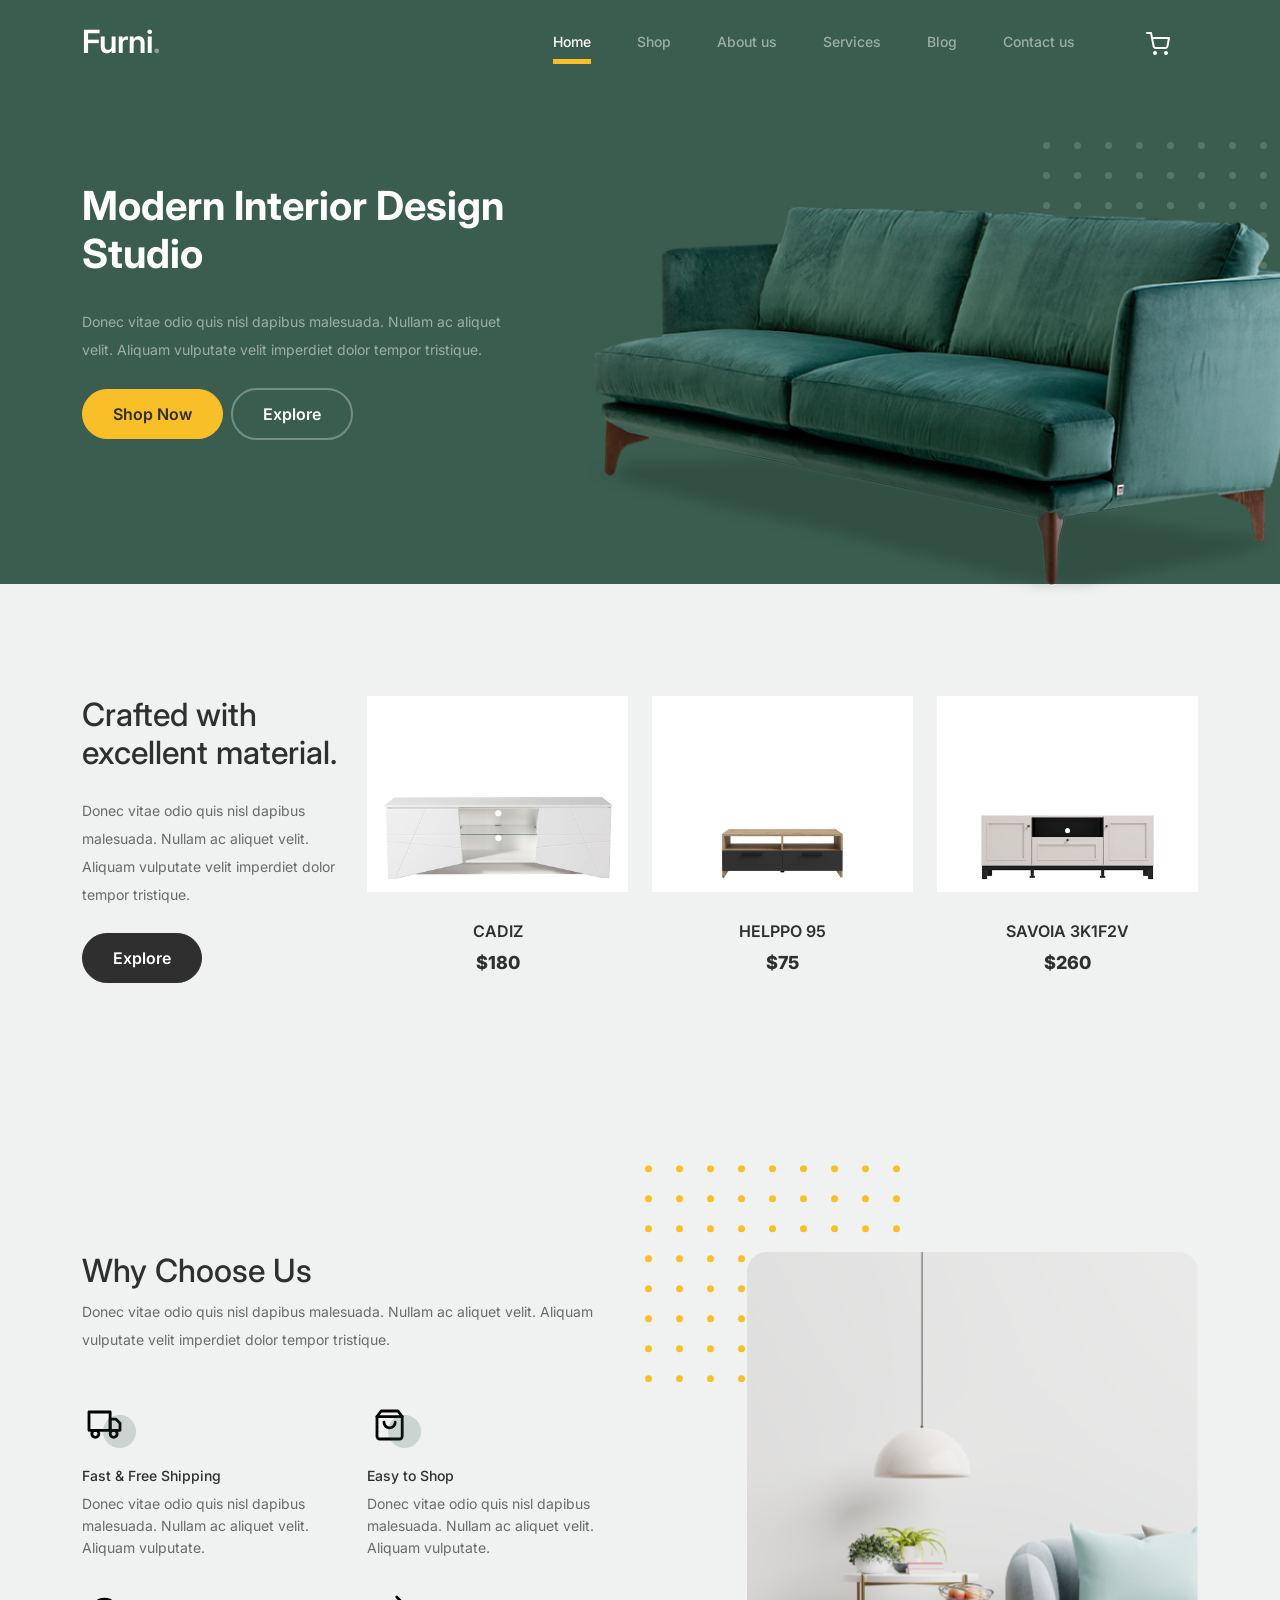
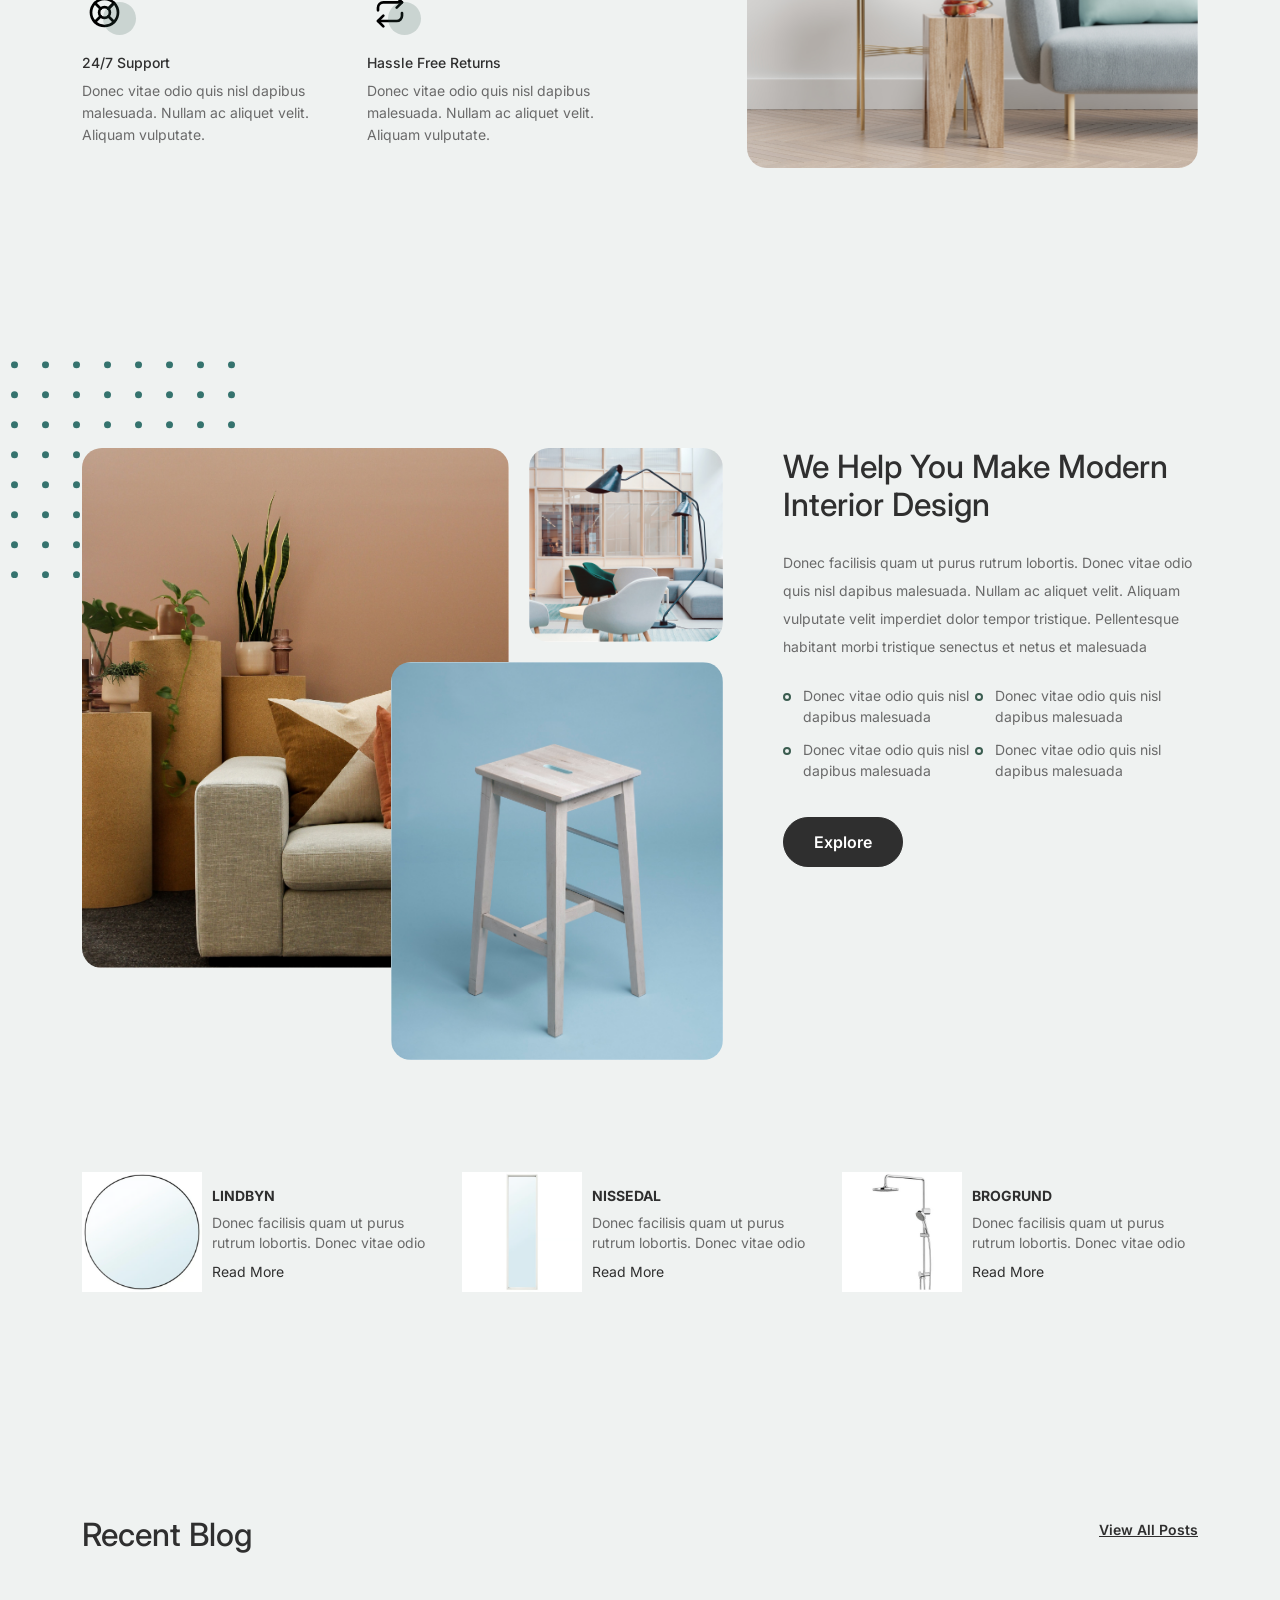
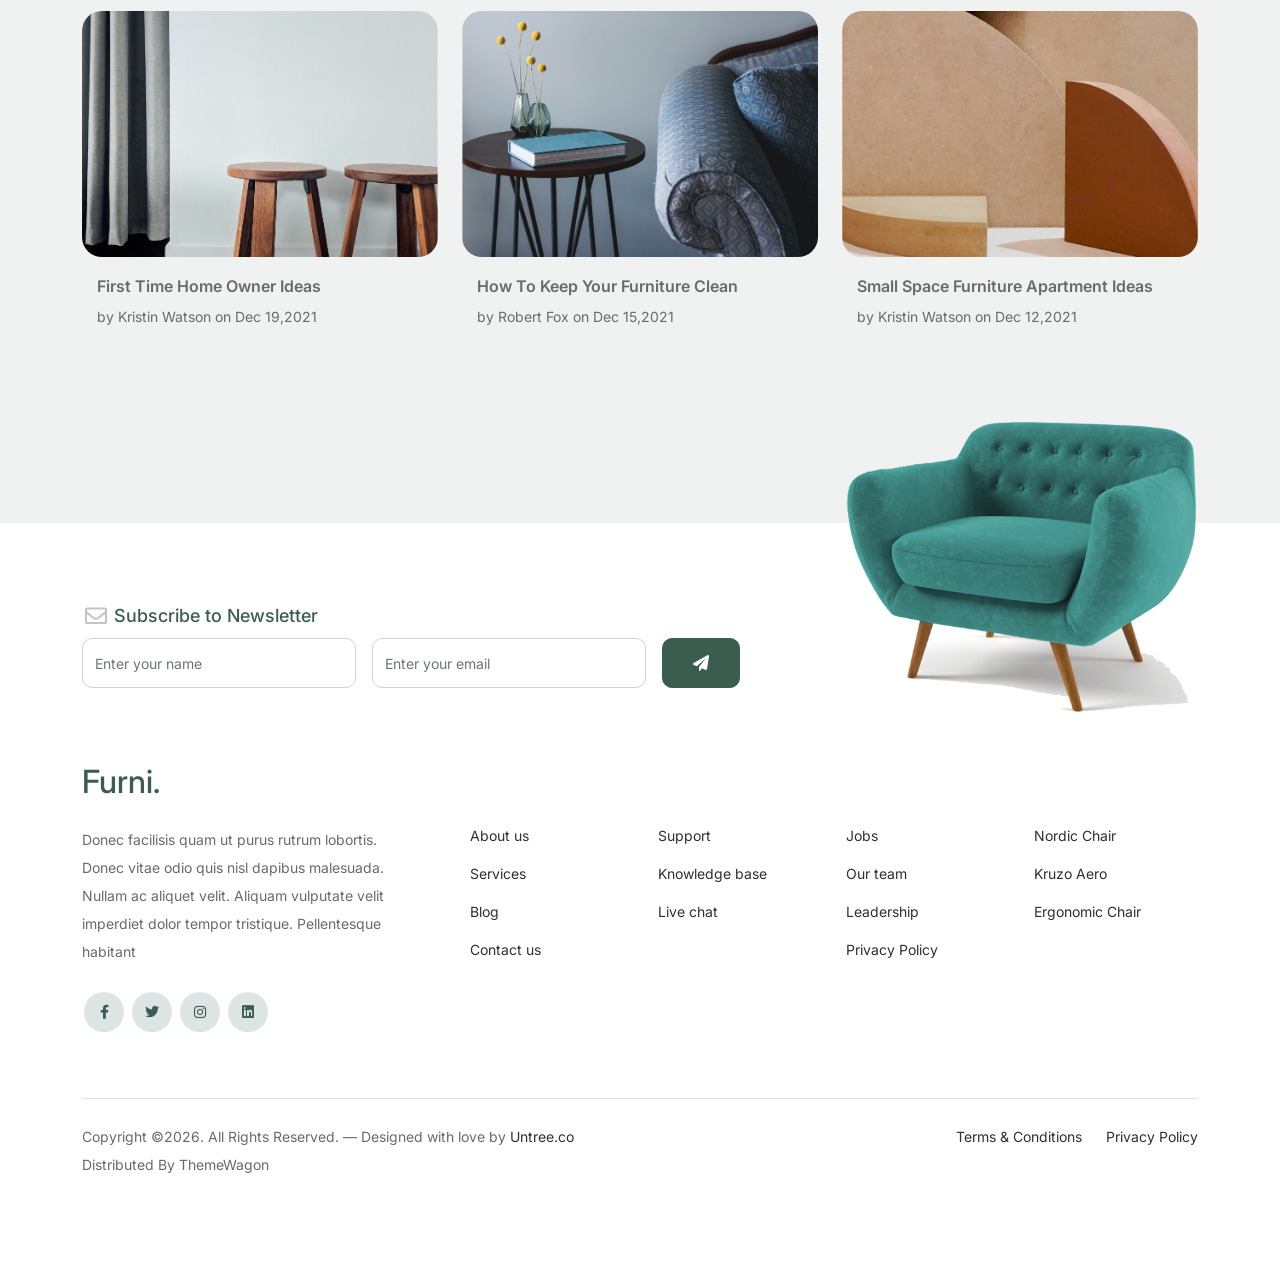
==== index.html @ da292a1a "first commit" ====
<!-- /*
* Bootstrap 5
* Template Name: Furni
* Template Author: Untree.co
* Template URI: https://untree.co/
* License: https://creativecommons.org/licenses/by/3.0/
*/ -->
<!doctype html>
<html lang="en">
<head>
  <meta charset="utf-8">
  <meta name="viewport" content="width=device-width, initial-scale=1, shrink-to-fit=no">
  <meta name="author" content="Untree.co">
  <link rel="shortcut icon" href="favicon.png">

  <meta name="description" content="" />
  <meta name="keywords" content="bootstrap, bootstrap4" />

		<!-- Bootstrap CSS -->
		<link href="css/bootstrap.min.css" rel="stylesheet">
		<link href="https://cdnjs.cloudflare.com/ajax/libs/font-awesome/6.0.0-beta3/css/all.min.css" rel="stylesheet">
		<link href="css/tiny-slider.css" rel="stylesheet">
		<link href="css/style.css" rel="stylesheet">
		<title>Furni Free Bootstrap 5 Template for Furniture and Interior Design Websites by Untree.co </title>
	</head>

	<body data-page="index">

		<!-- Start Header/Navigation -->
		<nav class="custom-navbar navbar navbar navbar-expand-md navbar-dark bg-dark" arial-label="Furni navigation bar">

			<div class="container">
				<a class="navbar-brand" href="index.html">Furni<span>.</span></a>

				<button class="navbar-toggler" type="button" data-bs-toggle="collapse" data-bs-target="#navbarsFurni" aria-controls="navbarsFurni" aria-expanded="false" aria-label="Toggle navigation">
					<span class="navbar-toggler-icon"></span>
				</button>

				<div class="collapse navbar-collapse" id="navbarsFurni">
					<!-- Dinamicki ispisan meni -->
				</div>
			</div>
				
		</nav>
		<!-- End Header/Navigation -->

		<!-- Start Hero Section -->
			<div class="hero">
				<div class="container">
					<div class="row justify-content-between">
						<div class="col-lg-5">
							<div class="intro-excerpt">
								<h1>Modern Interior <span clsas="d-block">Design Studio</span></h1>
								<p class="mb-4">Donec vitae odio quis nisl dapibus malesuada. Nullam ac aliquet velit. Aliquam vulputate velit imperdiet dolor tempor tristique.</p>
								<p><a href="shop.html" class="btn btn-secondary me-2">Shop Now</a><a href="about.html" class="btn btn-white-outline">Explore</a></p>
							</div>
						</div>
						<div class="col-lg-7">
							<div class="hero-img-wrap">
								<img src="images/couch.png" class="img-fluid">
							</div>
						</div>
					</div>
				</div>
			</div>
		<!-- End Hero Section -->

		<!-- Start Product Section -->
		<div class="product-section">
			<div class="container">
				<div class="row" id="threeProducts">
					<!-- Dinamicki ispisana prva tri proizvoda  -->
				</div>
			</div>
		</div>
		<!-- End Product Section -->

		<!-- Start Why Choose Us Section -->
		<div class="why-choose-section">
			<div class="container">
				<div class="row justify-content-between">
					<div class="col-lg-6">
						<h2 class="section-title">Why Choose Us</h2>
						<p>Donec vitae odio quis nisl dapibus malesuada. Nullam ac aliquet velit. Aliquam vulputate velit imperdiet dolor tempor tristique.</p>

						<div class="row my-5" id="servicesIcons">
							<!-- Dinamicki ispisani servisi  -->
						</div>
					</div>

					<div class="col-lg-5">
						<div class="img-wrap">
							<img src="images/why-choose-us-img.jpg" alt="Image" class="img-fluid">
						</div>
					</div>

				</div>
			</div>
		</div>
		<!-- End Why Choose Us Section -->

		<!-- Start We Help Section -->
		<div class="we-help-section">
			<div class="container">
				<div class="row justify-content-between">
					<div class="col-lg-7 mb-5 mb-lg-0">
						<div class="imgs-grid">
							<div class="grid grid-1"><img src="images/img-grid-1.jpg" alt="Untree.co"></div>
							<div class="grid grid-2"><img src="images/img-grid-2.jpg" alt="Untree.co"></div>
							<div class="grid grid-3"><img src="images/img-grid-3.jpg" alt="Untree.co"></div>
						</div>
					</div>
					<div class="col-lg-5 ps-lg-5">
						<h2 class="section-title mb-4">We Help You Make Modern Interior Design</h2>
						<p>Donec facilisis quam ut purus rutrum lobortis. Donec vitae odio quis nisl dapibus malesuada. Nullam ac aliquet velit. Aliquam vulputate velit imperdiet dolor tempor tristique. Pellentesque habitant morbi tristique senectus et netus et malesuada</p>

						<ul class="list-unstyled custom-list my-4">
							<li>Donec vitae odio quis nisl dapibus malesuada</li>
							<li>Donec vitae odio quis nisl dapibus malesuada</li>
							<li>Donec vitae odio quis nisl dapibus malesuada</li>
							<li>Donec vitae odio quis nisl dapibus malesuada</li>
						</ul>
						<a class="btn" href="about.html">Explore</a>
					</div>
				</div>
			</div>
		</div>
		<!-- End We Help Section -->

		<!-- Start Popular Product -->
		<div class="popular-product">
			<div class="container">
				<div class="row" id="popularProducts">
					<!-- Dinamicki ispisana 3 najbolje ocenjena proizvoda -->
				</div>
			</div>
		</div>
		<!-- End Popular Product -->

		

		<!-- Start Blog Section -->
		<div class="blog-section">
			<div class="container">
				<div class="row mb-5">
					<div class="col-md-6">
						<h2 class="section-title">Recent Blog</h2>
					</div>
					<div class="col-md-6 text-start text-md-end">
						<a href="#" class="more">View All Posts</a>
					</div>
				</div>

				<div class="row" id="blogSection">
					<!-- Dinamicki ispisani blogovi -->
				</div>
			</div>
		</div>
		<!-- End Blog Section -->	

		<!-- Start Footer Section -->
		<footer class="footer-section">
			<div class="container relative">

				<div class="sofa-img">
					<img src="images/sofa.png" alt="Image" class="img-fluid">
				</div>

				<div class="row">
					<div class="col-lg-8">
						<div class="subscription-form">
							<h3 class="d-flex align-items-center"><span class="me-1"><img src="images/envelope-outline.svg" alt="Image" class="img-fluid"></span><span>Subscribe to Newsletter</span></h3>

							<form action="#" class="row g-3">
								<div class="col-auto">
									<input type="text" class="form-control" placeholder="Enter your name">
								</div>
								<div class="col-auto">
									<input type="email" class="form-control" placeholder="Enter your email">
								</div>
								<div class="col-auto">
									<button class="btn btn-primary">
										<span class="fa fa-paper-plane"></span>
									</button>
								</div>
							</form>

						</div>
					</div>
				</div>

				<div class="row g-5 mb-5">
					<div class="col-lg-4">
						<div class="mb-4 footer-logo-wrap"><a href="#" class="footer-logo">Furni<span>.</span></a></div>
						<p class="mb-4">Donec facilisis quam ut purus rutrum lobortis. Donec vitae odio quis nisl dapibus malesuada. Nullam ac aliquet velit. Aliquam vulputate velit imperdiet dolor tempor tristique. Pellentesque habitant</p>

						<ul class="list-unstyled custom-social">
							<li><a href="#"><span class="fa fa-brands fa-facebook-f"></span></a></li>
							<li><a href="#"><span class="fa fa-brands fa-twitter"></span></a></li>
							<li><a href="#"><span class="fa fa-brands fa-instagram"></span></a></li>
							<li><a href="#"><span class="fa fa-brands fa-linkedin"></span></a></li>
						</ul>
					</div>

					<div class="col-lg-8">
						<div class="row links-wrap">
							<div class="col-6 col-sm-6 col-md-3">
								<ul class="list-unstyled">
									<li><a href="#">About us</a></li>
									<li><a href="#">Services</a></li>
									<li><a href="#">Blog</a></li>
									<li><a href="#">Contact us</a></li>
								</ul>
							</div>

							<div class="col-6 col-sm-6 col-md-3">
								<ul class="list-unstyled">
									<li><a href="#">Support</a></li>
									<li><a href="#">Knowledge base</a></li>
									<li><a href="#">Live chat</a></li>
								</ul>
							</div>

							<div class="col-6 col-sm-6 col-md-3">
								<ul class="list-unstyled">
									<li><a href="#">Jobs</a></li>
									<li><a href="#">Our team</a></li>
									<li><a href="#">Leadership</a></li>
									<li><a href="#">Privacy Policy</a></li>
								</ul>
							</div>

							<div class="col-6 col-sm-6 col-md-3">
								<ul class="list-unstyled">
									<li><a href="#">Nordic Chair</a></li>
									<li><a href="#">Kruzo Aero</a></li>
									<li><a href="#">Ergonomic Chair</a></li>
								</ul>
							</div>
						</div>
					</div>

				</div>

				<div class="border-top copyright">
					<div class="row pt-4">
						<div class="col-lg-6">
							<p class="mb-2 text-center text-lg-start">Copyright &copy;<script>document.write(new Date().getFullYear());</script>. All Rights Reserved. &mdash; Designed with love by <a href="https://untree.co">Untree.co</a> Distributed By <a hreff="https://themewagon.com">ThemeWagon</a>  <!-- License information: https://untree.co/license/ -->
            </p>
						</div>

						<div class="col-lg-6 text-center text-lg-end">
							<ul class="list-unstyled d-inline-flex ms-auto">
								<li class="me-4"><a href="#">Terms &amp; Conditions</a></li>
								<li><a href="#">Privacy Policy</a></li>
							</ul>
						</div>

					</div>
				</div>

			</div>
		</footer>
		<!-- End Footer Section -->	


		<script src="js/bootstrap.bundle.min.js"></script>
		<script src="js/tiny-slider.js"></script>
		<script src="js/custom.js"></script>
	</body>

</html>
---- css/tiny-slider.css ----
.tns-outer{padding:0 !important}.tns-outer [hidden]{display:none !important}.tns-outer [aria-controls],.tns-outer [data-action]{cursor:pointer}.tns-slider{-webkit-transition:all 0s;-moz-transition:all 0s;transition:all 0s}.tns-slider>.tns-item{-webkit-box-sizing:border-box;-moz-box-sizing:border-box;box-sizing:border-box}.tns-horizontal.tns-subpixel{white-space:nowrap}.tns-horizontal.tns-subpixel>.tns-item{display:inline-block;vertical-align:top;white-space:normal}.tns-horizontal.tns-no-subpixel:after{content:'';display:table;clear:both}.tns-horizontal.tns-no-subpixel>.tns-item{float:left}.tns-horizontal.tns-carousel.tns-no-subpixel>.tns-item{margin-right:-100%}.tns-no-calc{position:relative;left:0}.tns-gallery{position:relative;left:0;min-height:1px}.tns-gallery>.tns-item{position:absolute;left:-100%;-webkit-transition:transform 0s, opacity 0s;-moz-transition:transform 0s, opacity 0s;transition:transform 0s, opacity 0s}.tns-gallery>.tns-slide-active{position:relative;left:auto !important}.tns-gallery>.tns-moving{-webkit-transition:all 0.25s;-moz-transition:all 0.25s;transition:all 0.25s}.tns-autowidth{display:inline-block}.tns-lazy-img{-webkit-transition:opacity 0.6s;-moz-transition:opacity 0.6s;transition:opacity 0.6s;opacity:0.6}.tns-lazy-img.tns-complete{opacity:1}.tns-ah{-webkit-transition:height 0s;-moz-transition:height 0s;transition:height 0s}.tns-ovh{overflow:hidden}.tns-visually-hidden{position:absolute;left:-10000em}.tns-transparent{opacity:0;visibility:hidden}.tns-fadeIn{opacity:1;filter:alpha(opacity=100);z-index:0}.tns-normal,.tns-fadeOut{opacity:0;filter:alpha(opacity=0);z-index:-1}.tns-vpfix{white-space:nowrap}.tns-vpfix>div,.tns-vpfix>li{display:inline-block}.tns-t-subp2{margin:0 auto;width:310px;position:relative;height:10px;overflow:hidden}.tns-t-ct{width:2333.3333333%;width:-webkit-calc(100% * 70 / 3);width:-moz-calc(100% * 70 / 3);width:calc(100% * 70 / 3);position:absolute;right:0}.tns-t-ct:after{content:'';display:table;clear:both}.tns-t-ct>div{width:1.4285714%;width:-webkit-calc(100% / 70);width:-moz-calc(100% / 70);width:calc(100% / 70);height:10px;float:left}

/*# sourceMappingURL=sourcemaps/tiny-slider.css.map */
---- css/style.css ----
/*
* Template Name: UntreeStore
* Template Author: Untree.co
* Author URI: https://untree.co/
* License: https://creativecommons.org/licenses/by/3.0/
*/
@import url("https://fonts.googleapis.com/css2?family=Inter:wght@400;500;600;700;800&display=swap");

body {
  overflow-x: hidden;
  position: relative;
}

body {
  font-family: "Inter", sans-serif;
  font-weight: 400;
  line-height: 28px;
  color: #6a6a6a;
  font-size: 14px;
  background-color: #eff2f1;
}

a {
  text-decoration: none;
  -webkit-transition: .3s all ease;
  -o-transition: .3s all ease;
  transition: .3s all ease;
  color: #2f2f2f;
  text-decoration: underline;
}

a:hover {
  color: #2f2f2f;
  text-decoration: none;
}

a.more {
  font-weight: 600;
}

.custom-navbar {
  background: #3b5d50 !important;
  padding-top: 20px;
  padding-bottom: 20px;
}

.custom-navbar .navbar-brand {
  font-size: 32px;
  font-weight: 600;
}

.custom-navbar .navbar-brand>span {
  opacity: .4;
}

.custom-navbar .navbar-toggler {
  border-color: transparent;
}

.custom-navbar .navbar-toggler:active,
.custom-navbar .navbar-toggler:focus {
  -webkit-box-shadow: none;
  box-shadow: none;
  outline: none;
}

@media (min-width: 992px) {
  .custom-navbar .custom-navbar-nav li {
    margin-left: 15px;
    margin-right: 15px;
  }
}

.custom-navbar .custom-navbar-nav li a {
  font-weight: 500;
  color: #ffffff !important;
  opacity: .5;
  -webkit-transition: .3s all ease;
  -o-transition: .3s all ease;
  transition: .3s all ease;
  position: relative;
}

@media (min-width: 768px) {
  .custom-navbar .custom-navbar-nav li a:before {
    content: "";
    position: absolute;
    bottom: 0;
    left: 8px;
    right: 8px;
    background: #f9bf29;
    height: 5px;
    opacity: 1;
    visibility: visible;
    width: 0;
    -webkit-transition: .15s all ease-out;
    -o-transition: .15s all ease-out;
    transition: .15s all ease-out;
  }
}

.custom-navbar .custom-navbar-nav li a:hover {
  opacity: 1;
}

.custom-navbar .custom-navbar-nav li a:hover:before {
  width: calc(100% - 16px);
}

.custom-navbar .custom-navbar-nav li.active a {
  opacity: 1;
}

.custom-navbar .custom-navbar-nav li.active a:before {
  width: calc(100% - 16px);
}

.custom-navbar .custom-navbar-cta {
  margin-left: 0 !important;
  -webkit-box-orient: horizontal;
  -webkit-box-direction: normal;
  -ms-flex-direction: row;
  flex-direction: row;
}

@media (min-width: 768px) {
  .custom-navbar .custom-navbar-cta {
    margin-left: 40px !important;
  }
}

.custom-navbar .custom-navbar-cta li {
  margin-left: 0px;
  margin-right: 0px;
}

.custom-navbar .custom-navbar-cta li:first-child {
  margin-right: 20px;
}

.hero {
  background: #3b5d50;
  padding: calc(4rem - 30px) 0 0rem 0;
}

@media (min-width: 768px) {
  .hero {
    padding: calc(4rem - 30px) 0 4rem 0;
  }
}

@media (min-width: 992px) {
  .hero {
    padding: calc(8rem - 30px) 0 8rem 0;
  }
}

.hero .intro-excerpt {
  position: relative;
  z-index: 4;
}

@media (min-width: 992px) {
  .hero .intro-excerpt {
    max-width: 450px;
  }
}

.hero h1 {
  font-weight: 700;
  color: #ffffff;
  margin-bottom: 30px;
}

@media (min-width: 1400px) {
  .hero h1 {
    font-size: 54px;
  }
}

.hero p {
  color: rgba(255, 255, 255, 0.5);
  margin-botom: 30px;
}

.hero .hero-img-wrap {
  position: relative;
}

.hero .hero-img-wrap img {
  position: relative;
  top: 0px;
  right: 0px;
  z-index: 2;
  max-width: 780px;
  left: -20px;
}

@media (min-width: 768px) {
  .hero .hero-img-wrap img {
    right: 0px;
    left: -100px;
  }
}

@media (min-width: 992px) {
  .hero .hero-img-wrap img {
    left: 0px;
    top: -80px;
    position: absolute;
    right: -50px;
  }
}

@media (min-width: 1200px) {
  .hero .hero-img-wrap img {
    left: 0px;
    top: -80px;
    right: -100px;
  }
}

.hero .hero-img-wrap:after {
  content: "";
  position: absolute;
  width: 255px;
  height: 217px;
  background-image: url("../images/dots-light.svg");
  background-size: contain;
  background-repeat: no-repeat;
  right: -100px;
  top: -0px;
}

@media (min-width: 1200px) {
  .hero .hero-img-wrap:after {
    top: -40px;
  }
}

.btn {
  font-weight: 600;
  padding: 12px 30px;
  border-radius: 30px;
  color: #ffffff;
  background: #2f2f2f;
  border-color: #2f2f2f;
}

.btn:hover {
  color: #ffffff;
  background: #222222;
  border-color: #222222;
}

.btn:active,
.btn:focus {
  outline: none !important;
  -webkit-box-shadow: none;
  box-shadow: none;
}

.btn.btn-primary {
  background: #3b5d50;
  border-color: #3b5d50;
}

.btn.btn-primary:hover {
  background: #314d43;
  border-color: #314d43;
}

.btn.btn-secondary {
  color: #2f2f2f;
  background: #f9bf29;
  border-color: #f9bf29;
}

.btn.btn-secondary:hover {
  background: #f8b810;
  border-color: #f8b810;
}

.btn.btn-white-outline {
  background: transparent;
  border-width: 2px;
  border-color: rgba(255, 255, 255, 0.3);
}

.btn.btn-white-outline:hover {
  border-color: white;
  color: #ffffff;
}

.section-title {
  color: #2f2f2f;
}

.product-section {
  padding: 7rem 0;
}

.product-section .product-item {
  text-align: center;
  text-decoration: none;
  display: block;
  position: relative;
  padding-bottom: 50px;
  cursor: pointer;
}

.product-section .product-item .product-thumbnail {
  margin-bottom: 30px;
  position: relative;
  top: 0;
  -webkit-transition: .3s all ease;
  -o-transition: .3s all ease;
  transition: .3s all ease;
}

.product-section .product-item h3 {
  font-weight: 600;
  font-size: 16px;
}

.product-section .product-item strong {
  font-weight: 800 !important;
  font-size: 18px !important;
}

.product-section .product-item h3,
.product-section .product-item strong {
  color: #2f2f2f;
  text-decoration: none;
}

.product-section .product-item .icon-cross {
  position: absolute;
  width: 35px;
  height: 35px;
  display: inline-block;
  background: #2f2f2f;
  bottom: 15px;
  left: 50%;
  -webkit-transform: translateX(-50%);
  -ms-transform: translateX(-50%);
  transform: translateX(-50%);
  margin-bottom: -17.5px;
  border-radius: 50%;
  opacity: 0;
  visibility: hidden;
  -webkit-transition: .3s all ease;
  -o-transition: .3s all ease;
  transition: .3s all ease;
}

.product-section .product-item .icon-cross img {
  position: absolute;
  left: 50%;
  top: 50%;
  -webkit-transform: translate(-50%, -50%);
  -ms-transform: translate(-50%, -50%);
  transform: translate(-50%, -50%);
}

.product-section .product-item:before {
  bottom: 0;
  left: 0;
  right: 0;
  position: absolute;
  content: "";
  background: #dce5e4;
  height: 0%;
  z-index: -1;
  border-radius: 10px;
  -webkit-transition: .3s all ease;
  -o-transition: .3s all ease;
  transition: .3s all ease;
}

.product-section .product-item:hover .product-thumbnail {
  top: -25px;
}

.product-section .product-item:hover .icon-cross {
  bottom: 0;
  opacity: 1;
  visibility: visible;
}

.product-section .product-item:hover:before {
  height: 70%;
}

.why-choose-section {
  padding: 7rem 0;
}

.why-choose-section .img-wrap {
  position: relative;
}

.why-choose-section .img-wrap:before {
  position: absolute;
  content: "";
  width: 255px;
  height: 217px;
  background-image: url("../images/dots-yellow.svg");
  background-repeat: no-repeat;
  background-size: contain;
  -webkit-transform: translate(-40%, -40%);
  -ms-transform: translate(-40%, -40%);
  transform: translate(-40%, -40%);
  z-index: -1;
}

.why-choose-section .img-wrap img {
  border-radius: 20px;
}

.feature {
  margin-bottom: 30px;
}

.feature .icon {
  display: inline-block;
  position: relative;
  margin-bottom: 20px;
}

.feature .icon:before {
  content: "";
  width: 33px;
  height: 33px;
  position: absolute;
  background: rgba(59, 93, 80, 0.2);
  border-radius: 50%;
  right: -8px;
  bottom: 0;
}

.feature h3 {
  font-size: 14px;
  color: #2f2f2f;
}

.feature p {
  font-size: 14px;
  line-height: 22px;
  color: #6a6a6a;
}

.we-help-section {
  padding: 7rem 0;
}

.we-help-section .imgs-grid {
  display: -ms-grid;
  display: grid;
  -ms-grid-columns: (1fr)[27];
  grid-template-columns: repeat(27, 1fr);
  position: relative;
}

.we-help-section .imgs-grid:before {
  position: absolute;
  content: "";
  width: 255px;
  height: 217px;
  background-image: url("../images/dots-green.svg");
  background-size: contain;
  background-repeat: no-repeat;
  -webkit-transform: translate(-40%, -40%);
  -ms-transform: translate(-40%, -40%);
  transform: translate(-40%, -40%);
  z-index: -1;
}

.we-help-section .imgs-grid .grid {
  position: relative;
}

.we-help-section .imgs-grid .grid img {
  border-radius: 20px;
  max-width: 100%;
}

.we-help-section .imgs-grid .grid.grid-1 {
  -ms-grid-column: 1;
  -ms-grid-column-span: 18;
  grid-column: 1 / span 18;
  -ms-grid-row: 1;
  -ms-grid-row-span: 27;
  grid-row: 1 / span 27;
}

.we-help-section .imgs-grid .grid.grid-2 {
  -ms-grid-column: 19;
  -ms-grid-column-span: 27;
  grid-column: 19 / span 27;
  -ms-grid-row: 1;
  -ms-grid-row-span: 5;
  grid-row: 1 / span 5;
  padding-left: 20px;
}

.we-help-section .imgs-grid .grid.grid-3 {
  -ms-grid-column: 14;
  -ms-grid-column-span: 16;
  grid-column: 14 / span 16;
  -ms-grid-row: 6;
  -ms-grid-row-span: 27;
  grid-row: 6 / span 27;
  padding-top: 20px;
}

.custom-list {
  width: 100%;
}

.custom-list li {
  display: inline-block;
  width: calc(50% - 20px);
  margin-bottom: 12px;
  line-height: 1.5;
  position: relative;
  padding-left: 20px;
}

.custom-list li:before {
  content: "";
  width: 8px;
  height: 8px;
  border-radius: 50%;
  border: 2px solid #3b5d50;
  position: absolute;
  left: 0;
  top: 8px;
}

.popular-product {
  padding: 0 0 7rem 0;
}

.popular-product .product-item-sm h3 {
  font-size: 14px;
  font-weight: 700;
  color: #2f2f2f;
}

.popular-product .product-item-sm a {
  text-decoration: none;
  color: #2f2f2f;
  -webkit-transition: .3s all ease;
  -o-transition: .3s all ease;
  transition: .3s all ease;
}

.popular-product .product-item-sm a:hover {
  color: rgba(47, 47, 47, 0.5);
}

.popular-product .product-item-sm p {
  line-height: 1.4;
  margin-bottom: 10px;
  font-size: 14px;
}

.popular-product .product-item-sm .thumbnail {
  margin-right: 10px;
  -webkit-box-flex: 0;
  -ms-flex: 0 0 120px;
  flex: 0 0 120px;
  position: relative;
}

.popular-product .product-item-sm .thumbnail:before {
  content: "";
  position: absolute;
  border-radius: 20px;
  background: #dce5e4;
  width: 98px;
  height: 98px;
  top: 50%;
  left: 50%;
  -webkit-transform: translate(-50%, -50%);
  -ms-transform: translate(-50%, -50%);
  transform: translate(-50%, -50%);
  z-index: -1;
}

.testimonial-section {
  padding: 3rem 0 7rem 0;
}

.testimonial-slider-wrap {
  position: relative;
}

.testimonial-slider-wrap .tns-inner {
  padding-top: 30px;
}

.testimonial-slider-wrap .item .testimonial-block blockquote {
  font-size: 16px;
}

@media (min-width: 768px) {
  .testimonial-slider-wrap .item .testimonial-block blockquote {
    line-height: 32px;
    font-size: 18px;
  }
}

.testimonial-slider-wrap .item .testimonial-block .author-info .author-pic {
  margin-bottom: 20px;
}

.testimonial-slider-wrap .item .testimonial-block .author-info .author-pic img {
  max-width: 80px;
  border-radius: 50%;
}

.testimonial-slider-wrap .item .testimonial-block .author-info h3 {
  font-size: 14px;
  font-weight: 700;
  color: #2f2f2f;
  margin-bottom: 0;
}

.testimonial-slider-wrap #testimonial-nav {
  position: absolute;
  top: 50%;
  z-index: 99;
  width: 100%;
  display: none;
}

@media (min-width: 768px) {
  .testimonial-slider-wrap #testimonial-nav {
    display: block;
  }
}

.testimonial-slider-wrap #testimonial-nav>span {
  cursor: pointer;
  position: absolute;
  width: 58px;
  height: 58px;
  line-height: 58px;
  border-radius: 50%;
  background: rgba(59, 93, 80, 0.1);
  color: #2f2f2f;
  -webkit-transition: .3s all ease;
  -o-transition: .3s all ease;
  transition: .3s all ease;
}

.testimonial-slider-wrap #testimonial-nav>span:hover {
  background: #3b5d50;
  color: #ffffff;
}

.testimonial-slider-wrap #testimonial-nav .prev {
  left: -10px;
}

.testimonial-slider-wrap #testimonial-nav .next {
  right: 0;
}

.testimonial-slider-wrap .tns-nav {
  position: absolute;
  bottom: -50px;
  left: 50%;
  -webkit-transform: translateX(-50%);
  -ms-transform: translateX(-50%);
  transform: translateX(-50%);
}

.testimonial-slider-wrap .tns-nav button {
  background: none;
  border: none;
  display: inline-block;
  position: relative;
  width: 0 !important;
  height: 7px !important;
  margin: 2px;
}

.testimonial-slider-wrap .tns-nav button:active,
.testimonial-slider-wrap .tns-nav button:focus,
.testimonial-slider-wrap .tns-nav button:hover {
  outline: none;
  -webkit-box-shadow: none;
  box-shadow: none;
  background: none;
}

.testimonial-slider-wrap .tns-nav button:before {
  display: block;
  width: 7px;
  height: 7px;
  left: 0;
  top: 0;
  position: absolute;
  content: "";
  border-radius: 50%;
  -webkit-transition: .3s all ease;
  -o-transition: .3s all ease;
  transition: .3s all ease;
  background-color: #d6d6d6;
}

.testimonial-slider-wrap .tns-nav button:hover:before,
.testimonial-slider-wrap .tns-nav button.tns-nav-active:before {
  background-color: #3b5d50;
}

.before-footer-section {
  padding: 7rem 0 12rem 0 !important;
}

.blog-section {
  padding: 7rem 0 12rem 0;
}

.blog-section .post-entry a {
  text-decoration: none;
}

.blog-section .post-entry .post-thumbnail {
  display: block;
  margin-bottom: 20px;
}

.blog-section .post-entry .post-thumbnail img {
  border-radius: 20px;
  -webkit-transition: .3s all ease;
  -o-transition: .3s all ease;
  transition: .3s all ease;
}

.blog-section .post-entry .post-content-entry {
  padding-left: 15px;
  padding-right: 15px;
}

.blog-section .post-entry .post-content-entry h3 {
  font-size: 16px;
  margin-bottom: 0;
  font-weight: 600;
  margin-bottom: 7px;
}

.blog-section .post-entry .post-content-entry .meta {
  font-size: 14px;
}

.blog-section .post-entry .post-content-entry .meta a {
  font-weight: 600;
}

.blog-section .post-entry:hover .post-thumbnail img,
.blog-section .post-entry:focus .post-thumbnail img {
  opacity: .7;
}

.footer-section {
  padding: 80px 0;
  background: #ffffff;
}

.footer-section .relative {
  position: relative;
}

.footer-section a {
  text-decoration: none;
  color: #2f2f2f;
  -webkit-transition: .3s all ease;
  -o-transition: .3s all ease;
  transition: .3s all ease;
}

.footer-section a:hover {
  color: rgba(47, 47, 47, 0.5);
}

.footer-section .subscription-form {
  margin-bottom: 40px;
  position: relative;
  z-index: 2;
  margin-top: 100px;
}

@media (min-width: 992px) {
  .footer-section .subscription-form {
    margin-top: 0px;
    margin-bottom: 80px;
  }
}

.footer-section .subscription-form h3 {
  font-size: 18px;
  font-weight: 500;
  color: #3b5d50;
}

.footer-section .subscription-form .form-control {
  height: 50px;
  border-radius: 10px;
  font-family: "Inter", sans-serif;
}

.footer-section .subscription-form .form-control:active,
.footer-section .subscription-form .form-control:focus {
  outline: none;
  -webkit-box-shadow: none;
  box-shadow: none;
  border-color: #3b5d50;
  -webkit-box-shadow: 0 1px 4px 0 rgba(0, 0, 0, 0.2);
  box-shadow: 0 1px 4px 0 rgba(0, 0, 0, 0.2);
}

.footer-section .subscription-form .form-control::-webkit-input-placeholder {
  font-size: 14px;
}

.footer-section .subscription-form .form-control::-moz-placeholder {
  font-size: 14px;
}

.footer-section .subscription-form .form-control:-ms-input-placeholder {
  font-size: 14px;
}

.footer-section .subscription-form .form-control:-moz-placeholder {
  font-size: 14px;
}

.footer-section .subscription-form .btn {
  border-radius: 10px !important;
}

.footer-section .sofa-img {
  position: absolute;
  top: -200px;
  z-index: 1;
  right: 0;
}

.footer-section .sofa-img img {
  max-width: 380px;
}

.footer-section .links-wrap {
  margin-top: 0px;
}

@media (min-width: 992px) {
  .footer-section .links-wrap {
    margin-top: 54px;
  }
}

.footer-section .links-wrap ul li {
  margin-bottom: 10px;
}

.footer-section .footer-logo-wrap .footer-logo {
  font-size: 32px;
  font-weight: 500;
  text-decoration: none;
  color: #3b5d50;
}

.footer-section .custom-social li {
  margin: 2px;
  display: inline-block;
}

.footer-section .custom-social li a {
  width: 40px;
  height: 40px;
  text-align: center;
  line-height: 40px;
  display: inline-block;
  background: #dce5e4;
  color: #3b5d50;
  border-radius: 50%;
}

.footer-section .custom-social li a:hover {
  background: #3b5d50;
  color: #ffffff;
}

.footer-section .border-top {
  border-color: #dce5e4;
}

.footer-section .border-top.copyright {
  font-size: 14px !important;
}

.untree_co-section {
  padding: 7rem 0;
}

.form-control {
  height: 50px;
  border-radius: 10px;
  font-family: "Inter", sans-serif;
}

.form-control:active,
.form-control:focus {
  outline: none;
  -webkit-box-shadow: none;
  box-shadow: none;
  border-color: #3b5d50;
  -webkit-box-shadow: 0 1px 4px 0 rgba(0, 0, 0, 0.2);
  box-shadow: 0 1px 4px 0 rgba(0, 0, 0, 0.2);
}

.form-control::-webkit-input-placeholder {
  font-size: 14px;
}

.form-control::-moz-placeholder {
  font-size: 14px;
}

.form-control:-ms-input-placeholder {
  font-size: 14px;
}

.form-control:-moz-placeholder {
  font-size: 14px;
}

.service {
  line-height: 1.5;
}

.service .service-icon {
  border-radius: 10px;
  -webkit-box-flex: 0;
  -ms-flex: 0 0 50px;
  flex: 0 0 50px;
  height: 50px;
  line-height: 50px;
  text-align: center;
  background: #3b5d50;
  margin-right: 20px;
  color: #ffffff;
}

textarea {
  height: auto !important;
}

.site-blocks-table {
  overflow: auto;
}

.site-blocks-table .product-thumbnail {
  width: 200px;
}

.site-blocks-table .btn {
  padding: 2px 10px;
}

.site-blocks-table thead th {
  padding: 30px;
  text-align: center;
  border-width: 0px !important;
  vertical-align: middle;
  color: rgba(0, 0, 0, 0.8);
  font-size: 18px;
}

.site-blocks-table td {
  padding: 20px;
  text-align: center;
  vertical-align: middle;
  color: rgba(0, 0, 0, 0.8);
}

.site-blocks-table tbody tr:first-child td {
  border-top: 1px solid #3b5d50 !important;
}

.site-blocks-table .btn {
  background: none !important;
  color: #000000;
  border: none;
  height: auto !important;
}

.site-block-order-table th {
  border-top: none !important;
  border-bottom-width: 1px !important;
}

.site-block-order-table td,
.site-block-order-table th {
  color: #000000;
}

.couponcode-wrap input {
  border-radius: 10px !important;
}

.text-primary {
  color: #3b5d50 !important;
}

.thankyou-icon {
  position: relative;
  color: #3b5d50;
}

.thankyou-icon:before {
  position: absolute;
  content: "";
  width: 50px;
  height: 50px;
  border-radius: 50%;
  background: rgba(59, 93, 80, 0.2);
}

.toast-custom {
  position: fixed;
  bottom: 20px;
  right: 20px;
  background-color: #3b5d50;
  color: white;
  padding: 12px 20px;
  border-radius: 8px;
  opacity: 0;
  transform: translateY(20px);
  transition: 0.3s ease;
  z-index: 9999;
}

.toast-show {
  opacity: 1;
  transform: translateY(0);
}

.qty-value {
  min-width: 1.5rem;
  text-align: center;
  font-weight: 600;
}

.qty-control {
  display: inline-flex;
  align-items: center;
  gap: 0.5rem;
  white-space: nowrap;
}
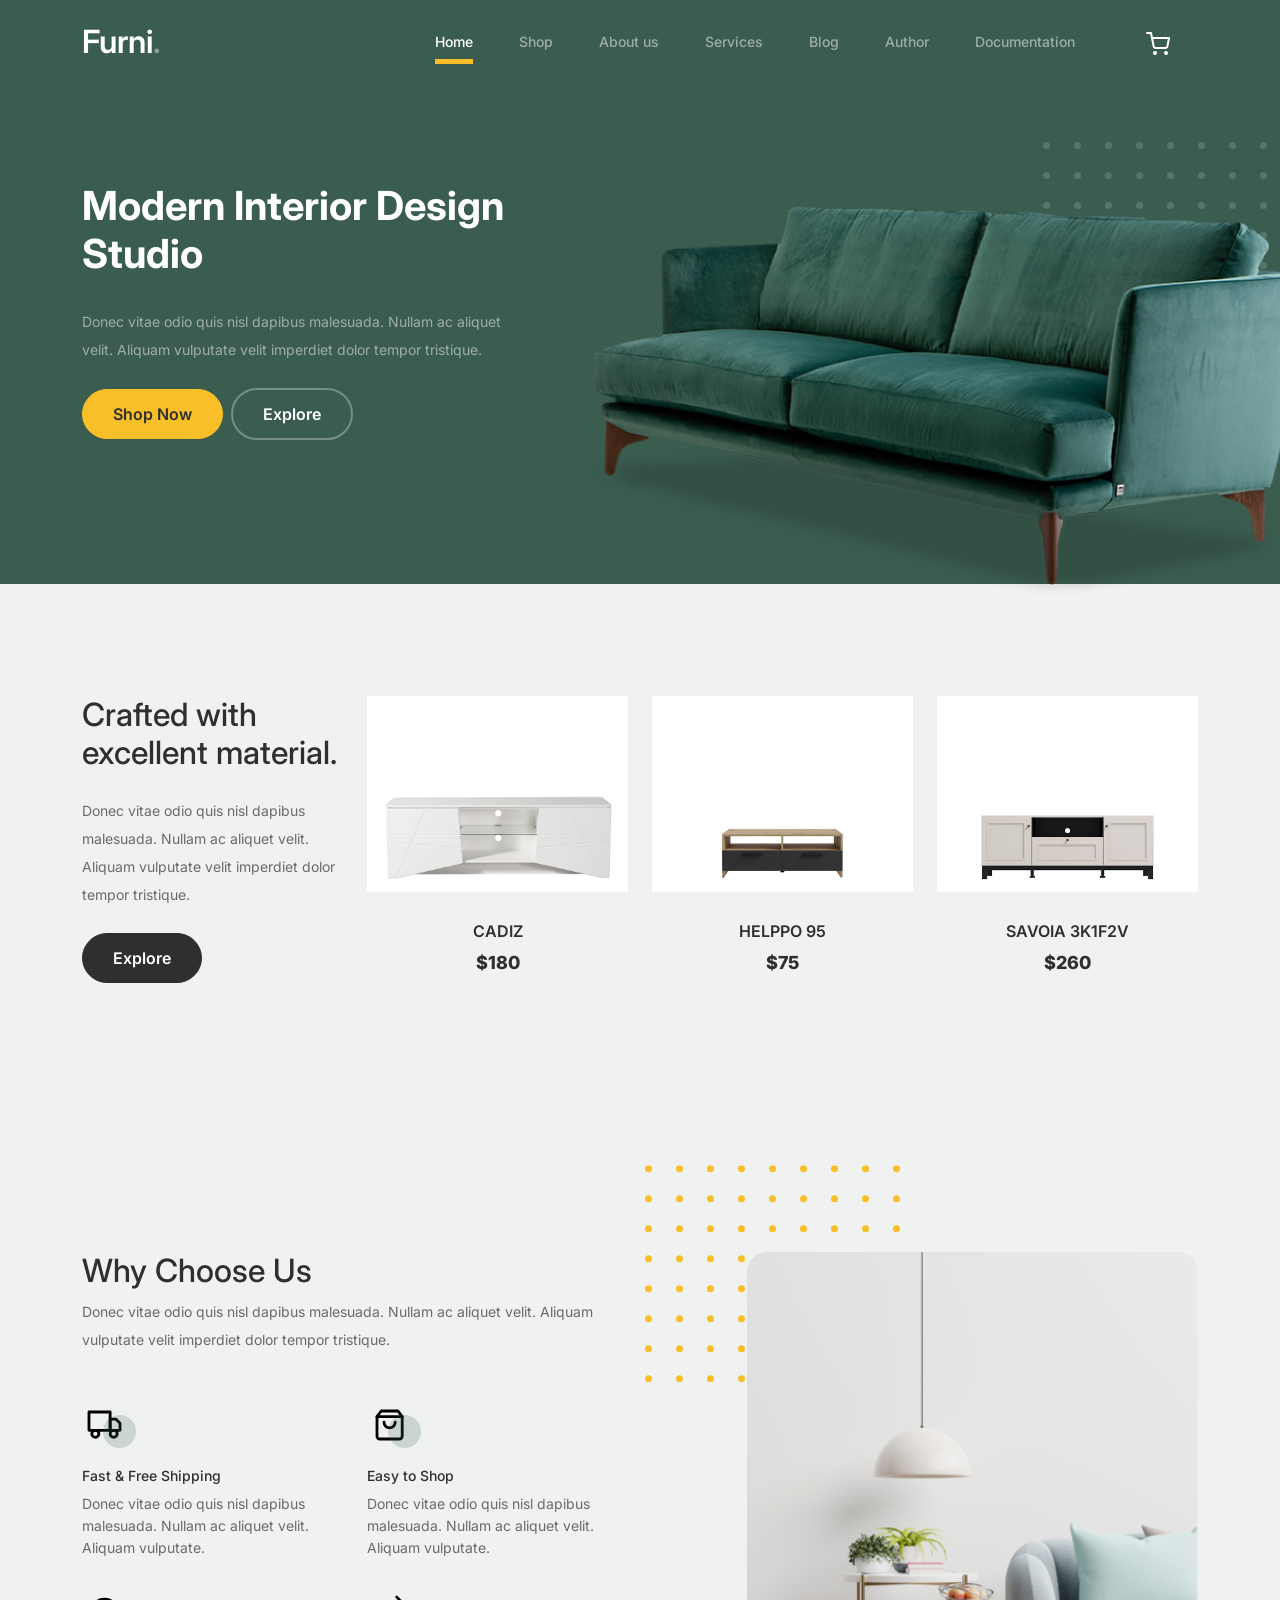
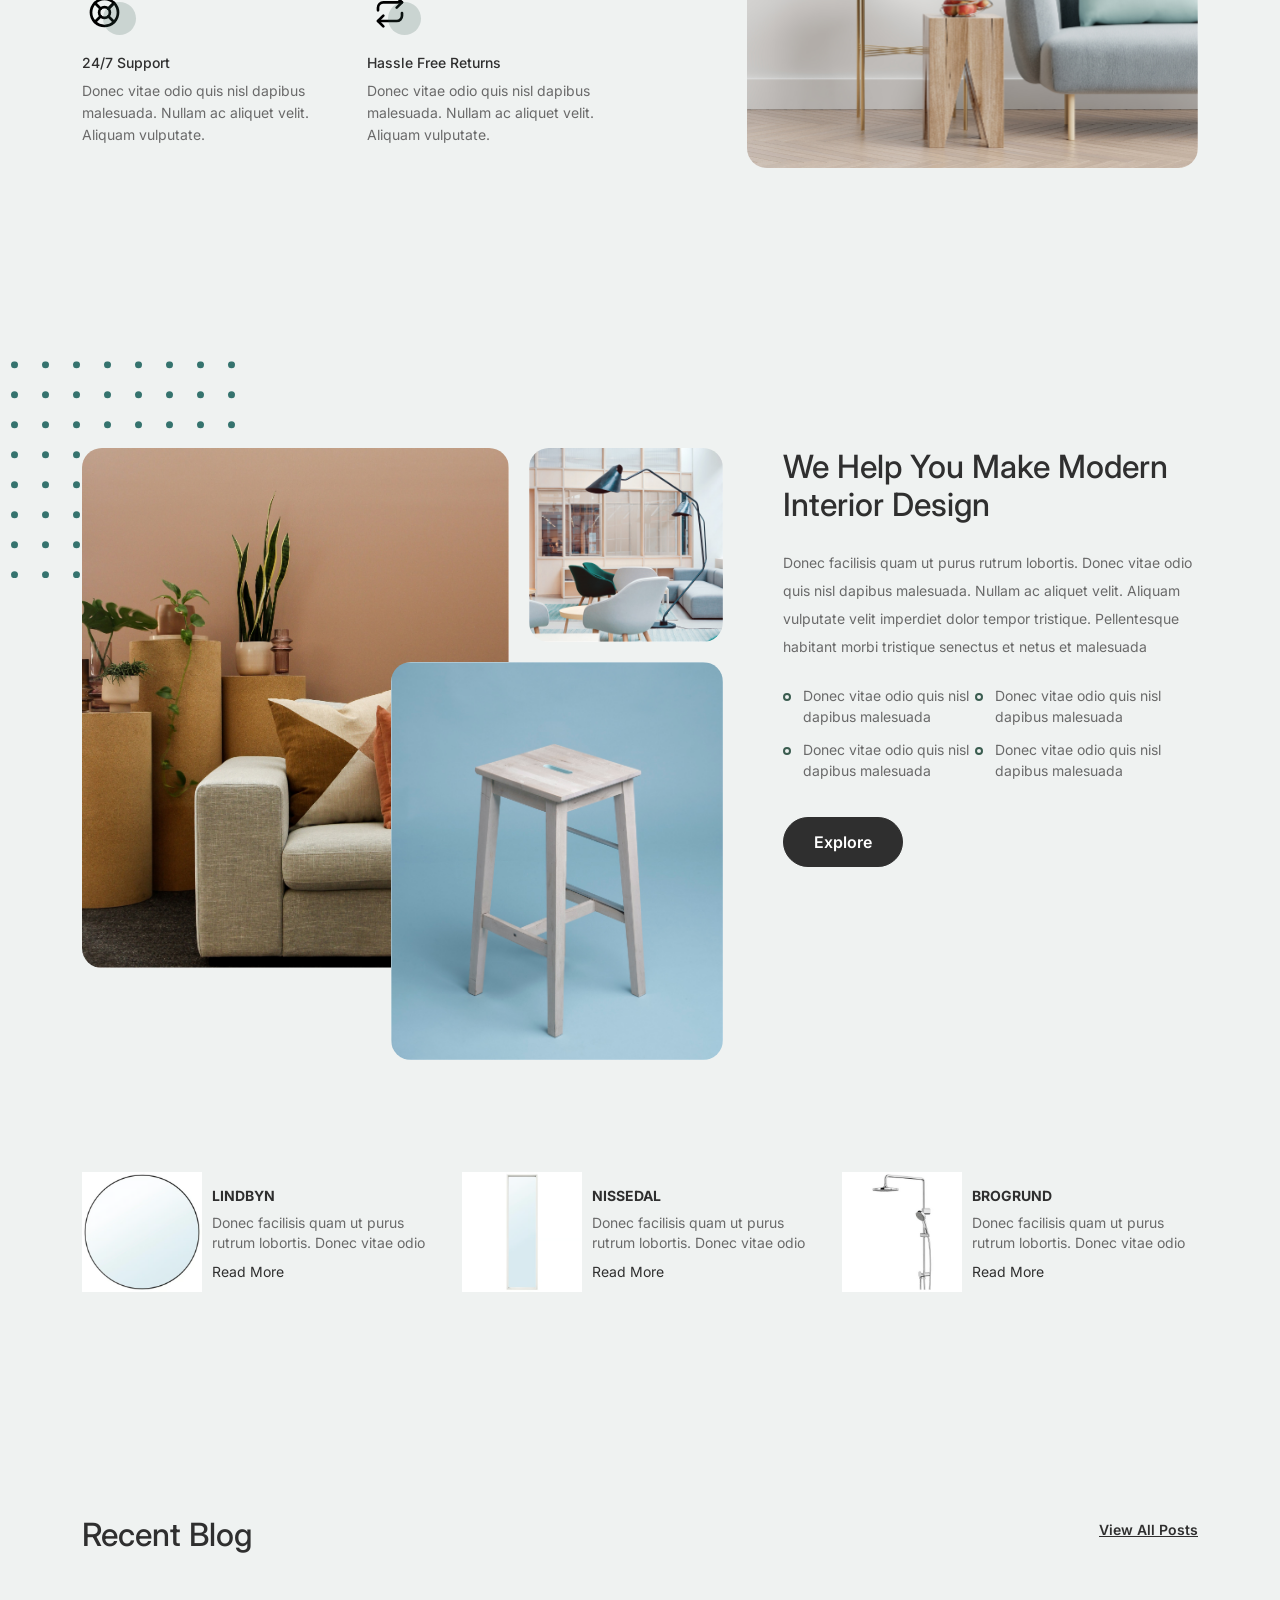
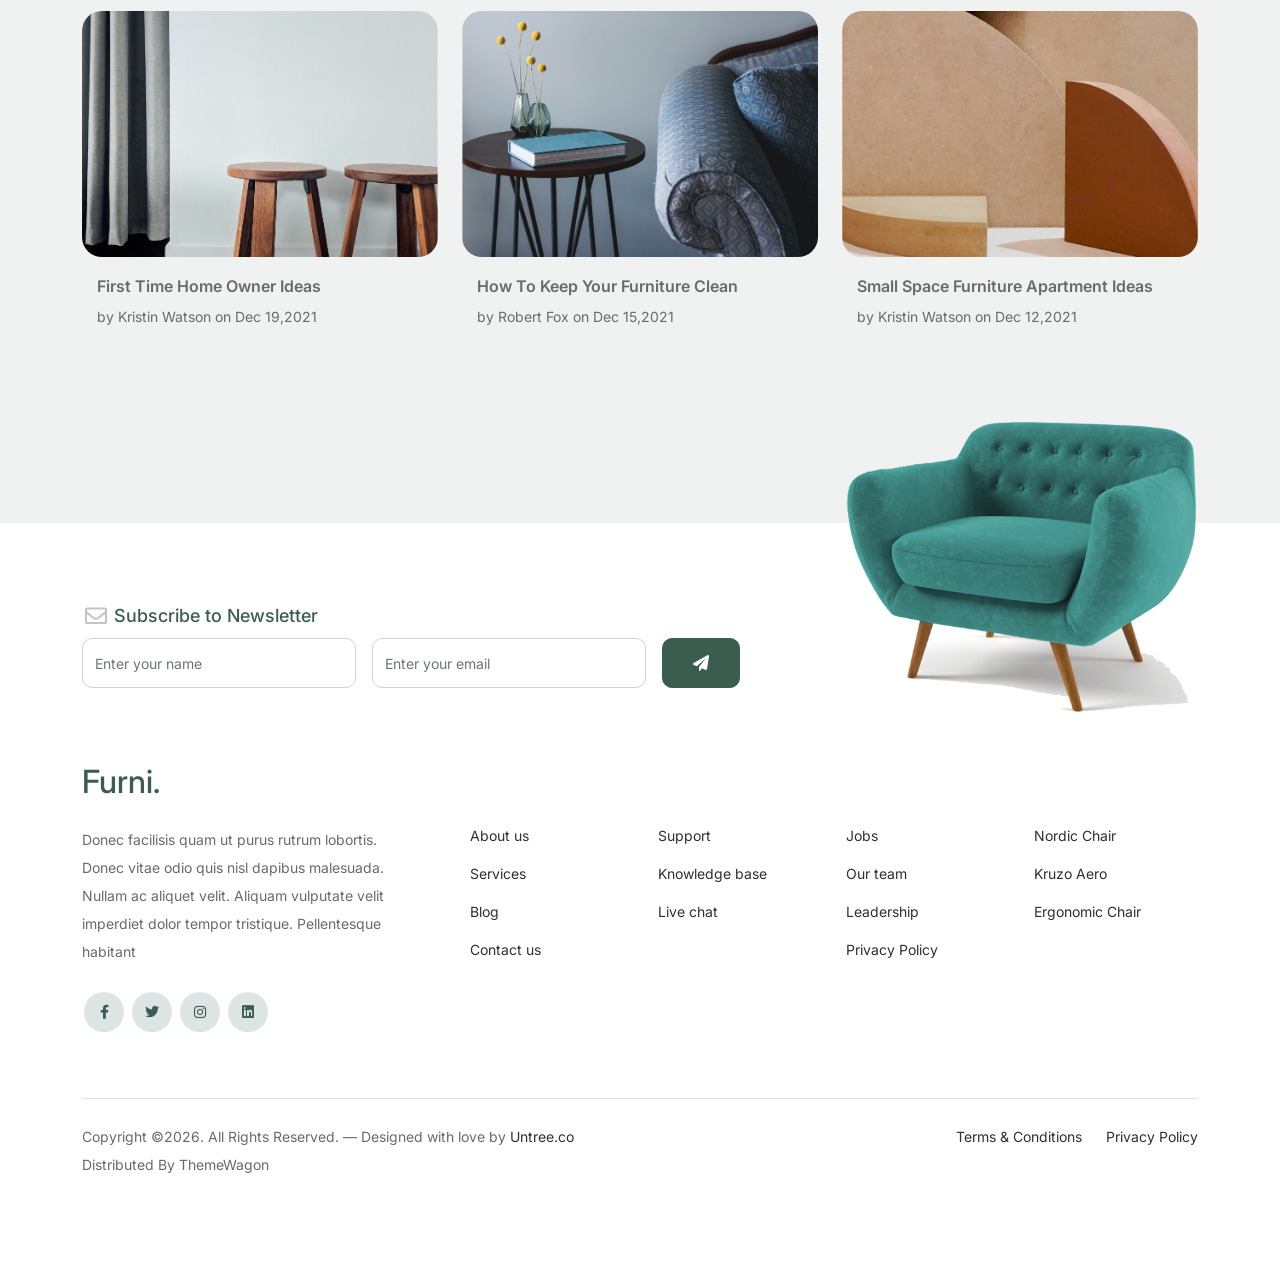
==== commit cf6cb116: "second commit" ====
--- a/index.html
+++ b/index.html
@@ -57,7 +57,7 @@
 						</div>
 						<div class="col-lg-7">
 							<div class="hero-img-wrap">
-								<img src="images/couch.png" class="img-fluid">
+								<img src="assets/images/couch.png" class="img-fluid">
 							</div>
 						</div>
 					</div>
@@ -90,7 +90,7 @@
 
 					<div class="col-lg-5">
 						<div class="img-wrap">
-							<img src="images/why-choose-us-img.jpg" alt="Image" class="img-fluid">
+							<img src="assets/images/why-choose-us-img.jpg" alt="Image" class="img-fluid">
 						</div>
 					</div>
 
@@ -105,9 +105,9 @@
 				<div class="row justify-content-between">
 					<div class="col-lg-7 mb-5 mb-lg-0">
 						<div class="imgs-grid">
-							<div class="grid grid-1"><img src="images/img-grid-1.jpg" alt="Untree.co"></div>
-							<div class="grid grid-2"><img src="images/img-grid-2.jpg" alt="Untree.co"></div>
-							<div class="grid grid-3"><img src="images/img-grid-3.jpg" alt="Untree.co"></div>
+							<div class="grid grid-1"><img src="assets/images/img-grid-1.jpg" alt="Untree.co"></div>
+							<div class="grid grid-2"><img src="assets/images/img-grid-2.jpg" alt="Untree.co"></div>
+							<div class="grid grid-3"><img src="assets/images/img-grid-3.jpg" alt="Untree.co"></div>
 						</div>
 					</div>
 					<div class="col-lg-5 ps-lg-5">
@@ -163,13 +163,13 @@
 			<div class="container relative">
 
 				<div class="sofa-img">
-					<img src="images/sofa.png" alt="Image" class="img-fluid">
+					<img src="assets/images/sofa.png" alt="Image" class="img-fluid">
 				</div>
 
 				<div class="row">
 					<div class="col-lg-8">
 						<div class="subscription-form">
-							<h3 class="d-flex align-items-center"><span class="me-1"><img src="images/envelope-outline.svg" alt="Image" class="img-fluid"></span><span>Subscribe to Newsletter</span></h3>
+							<h3 class="d-flex align-items-center"><span class="me-1"><img src="assets/images/envelope-outline.svg" alt="Image" class="img-fluid"></span><span>Subscribe to Newsletter</span></h3>
 
 							<form action="#" class="row g-3">
 								<div class="col-auto">
